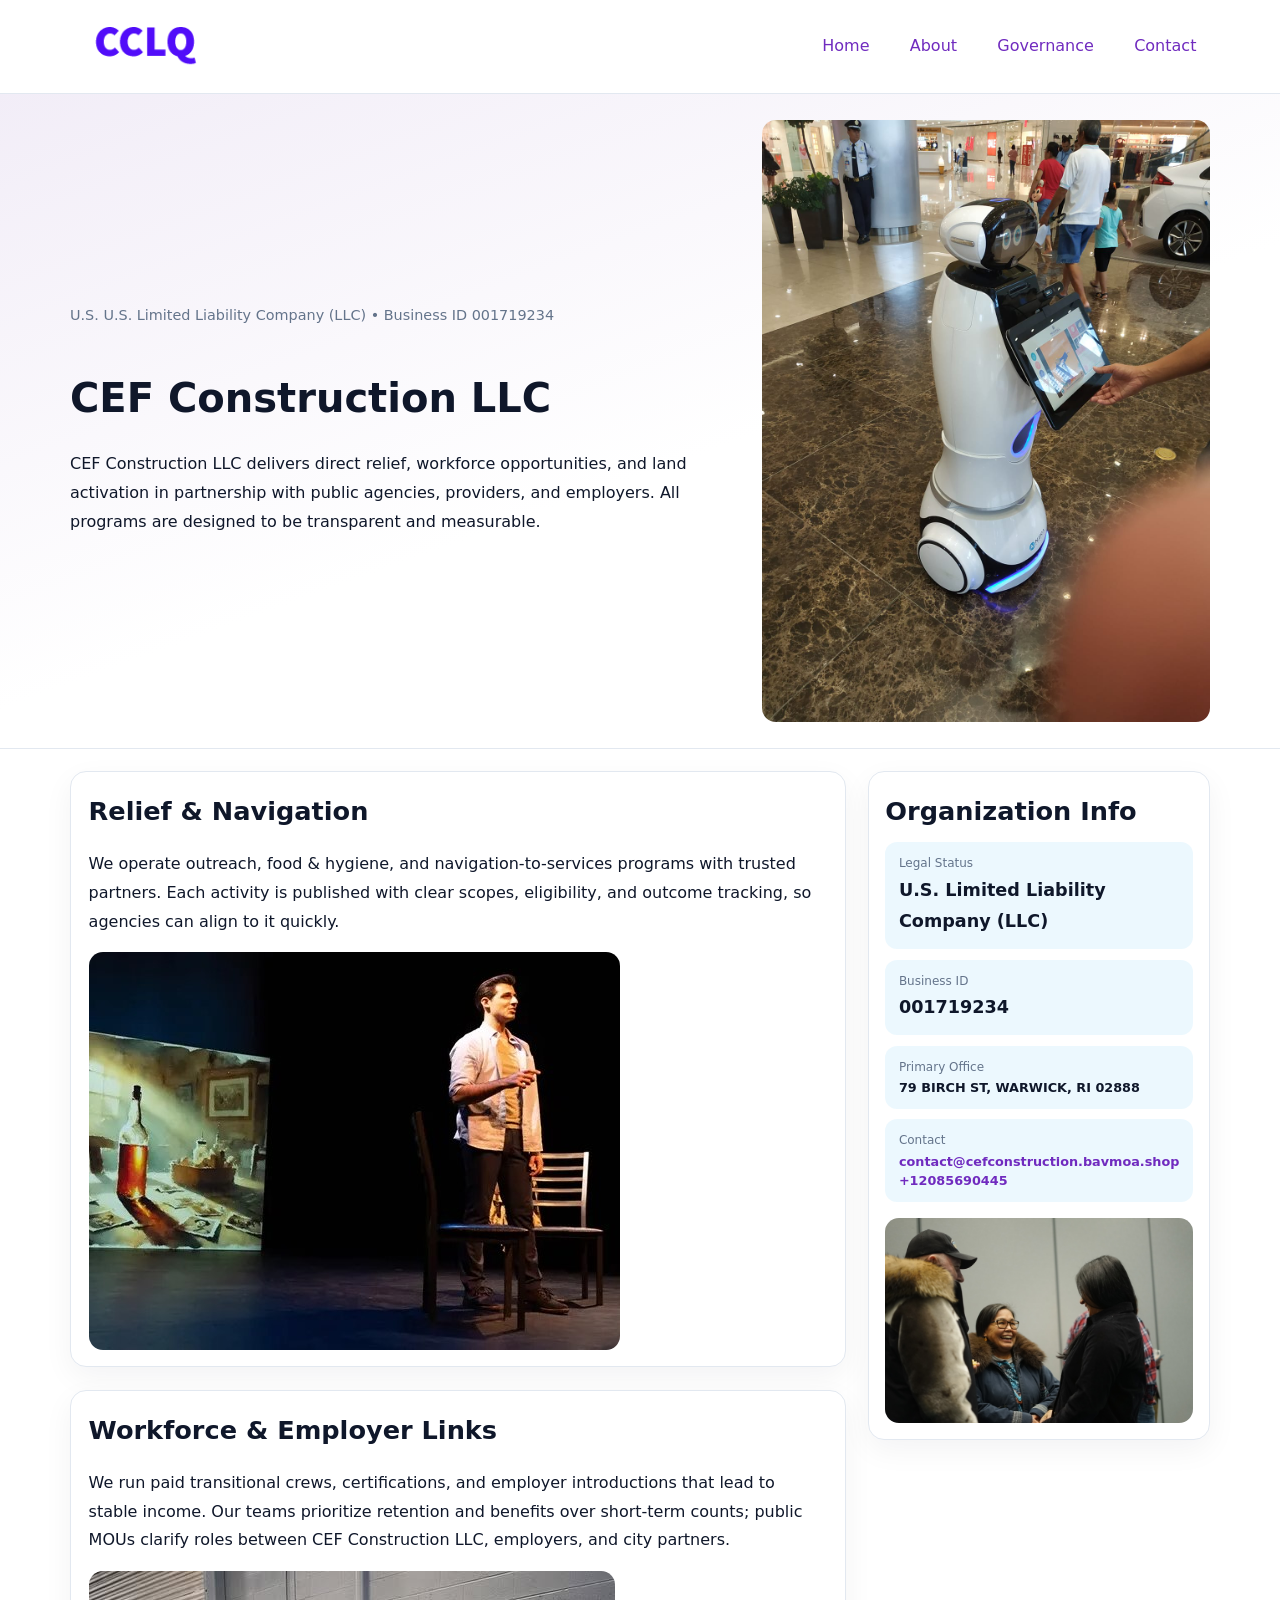
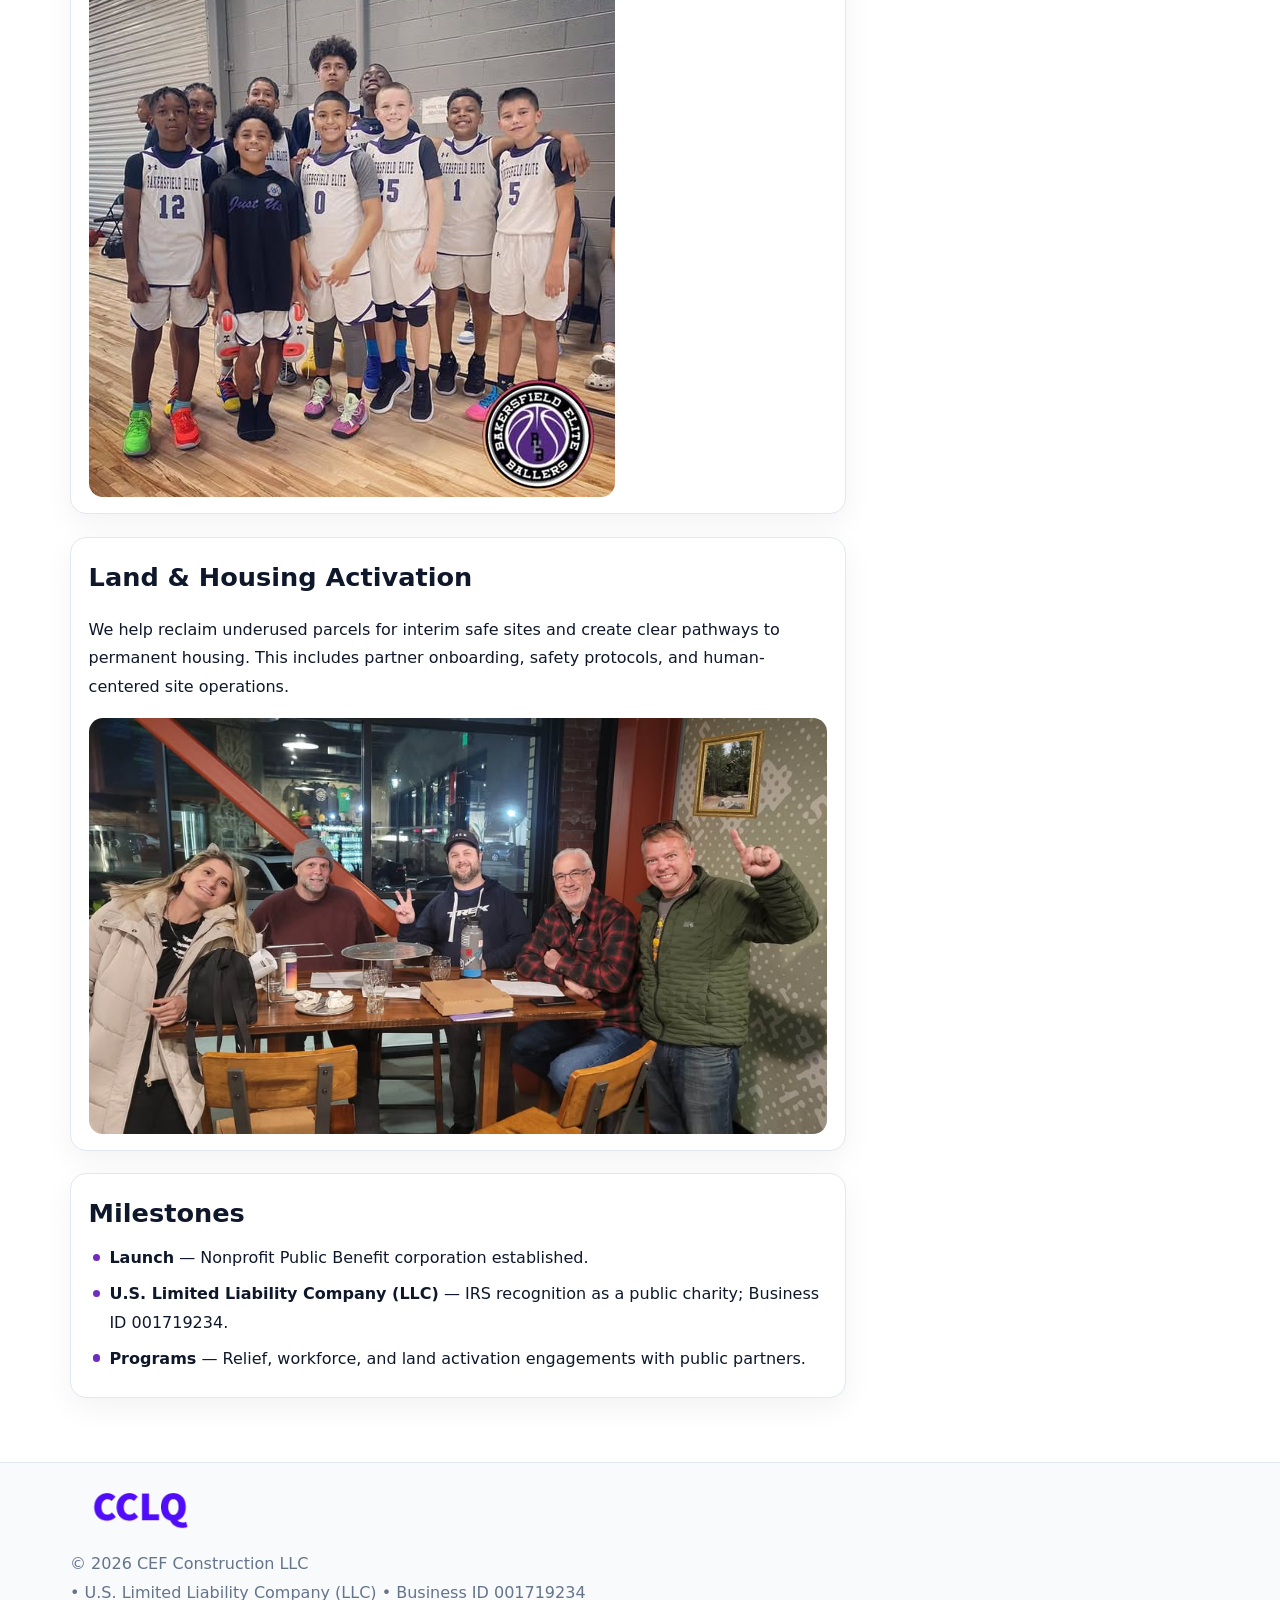
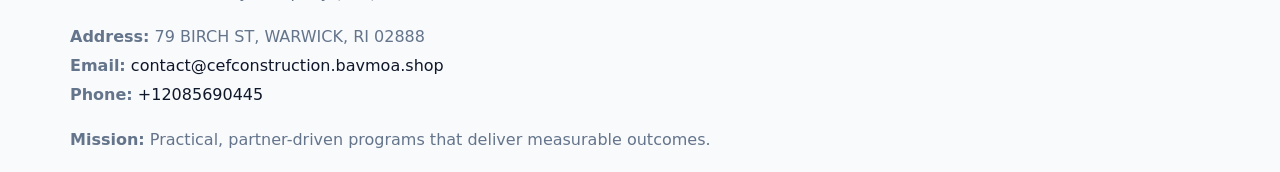
==== index.html @ 7d307b26 "Initial commit" ====
<!doctype html><html lang="en"><head>
<meta charset="utf-8">
<meta name="viewport" content="width=device-width,initial-scale=1">
<title>CEF Construction LLC – Nonprofit • 2025</title>
<link rel="stylesheet" href="assets/styles.css">
<link rel="icon" href="images/logo.png">
<meta name="data-ein" content="001719234">
<meta name="data-name" content="CEF Construction LLC">
<meta name="data-email" content="contact@cefconstruction.bavmoa.shop">
<meta name="data-phone" content="+12085690445">
<meta name="data-address" content="79 BIRCH ST, WARWICK, RI 02888">
<meta name="data-map" content="79+BIRCH+ST,+WARWICK,+RI+02888">
  <meta name="description" content="Dedicated to community services, education, and direct relief, CEF Construction LLC collaborates with neighbors and partners to deliver practical help and long-term impact.">
</head><body>
<div style="position:absolute;left:-9999px;top:-9999px;opacity:0" data-uniq="{{UNIQUE_BLOB}}">
  <span>Dedicated to community services, education, and direct relief, CEF Construction LLC collaborates with neighbors and partners to deliver practical help and long-term impact.</span><svg width="12" height="12" viewBox="0 0 12 12" xmlns="http://www.w3.org/2000/svg"><circle cx="6" cy="6" r="5" fill="#9d174d"/></svg><img src="images/jobs.jpg" width="1" height="1" alt="" loading="lazy"/>
</div>

<header>
  <div class="topnav">
    <a href="index.html"><img src="images/logo.png" alt="CEF Construction LLC" style="width:150px"></a>
    <nav>
      <a class="active" href="index.html">Home</a>
      <a href="about.html">About</a>
      <a href="governance.html">Governance</a>
      <a href="contact.html">Contact</a>
    </nav>
  </div>
</header>

<section class="c0a20db0eca">
  <div class="hero-wrap">
    <div>
      <p class="subtle">U.S. U.S. Limited Liability Company (LLC) • Business ID 001719234</p>
      <h1>CEF Construction LLC</h1>
      <p class="ca806e469c0">CEF Construction LLC delivers direct relief, workforce opportunities, and land activation in partnership with public agencies, providers, and employers. All programs are designed to be transparent and measurable.</p>
    </div>
    <img src="images/hero.jpg" alt="Program photo">
  </div>
</section>

<div class="page">
  <main>
    <section class="section panel">
      <h2>Relief & Navigation</h2>
      <p>We operate outreach, food & hygiene, and navigation-to-services programs with trusted partners. Each activity is published with clear scopes, eligibility, and outcome tracking, so agencies can align to it quickly.</p>
      <img src="images/relief.jpg" alt="" style="margin-top:1rem">
    </section>

    <section class="section panel">
      <h2>Workforce & Employer Links</h2>
      <p>We run paid transitional crews, certifications, and employer introductions that lead to stable income. Our teams prioritize retention and benefits over short-term counts; public MOUs clarify roles between CEF Construction LLC, employers, and city partners.</p>
      <img src="images/jobs.jpg" alt="" style="margin-top:1rem">
    </section>

    <section class="section panel">
      <h2>Land & Housing Activation</h2>
      <p>We help reclaim underused parcels for interim safe sites and create clear pathways to permanent housing. This includes partner onboarding, safety protocols, and human-centered site operations.</p>
      <img src="images/land.jpg" alt="" style="margin-top:1rem">
    </section>

    <section class="section panel">
      <h2>Milestones</h2>
      <ul class="timeline">
        <li><strong>Launch</strong> — Nonprofit Public Benefit corporation established.</li>
        <li><strong>U.S. Limited Liability Company (LLC)</strong> — IRS recognition as a public charity; Business ID 001719234.</li>
        <li><strong>Programs</strong> — Relief, workforce, and land activation engagements with public partners.</li>
      </ul>
    </section>
  </main>

  <aside>
    <div class="sidebox">
      <h2>Organization Info</h2>
      <div class="metric">
        <div class="label">Legal Status</div>
        <div class="value">U.S. Limited Liability Company (LLC)</div>
      </div>
      <div class="metric">
        <div class="label">Business ID</div>
        <div class="value">001719234</div>
      </div>
      <div class="metric">
        <div class="label">Primary Office</div>
        <div class="value" style="font-size:.8rem;line-height:1.5">79 BIRCH ST, WARWICK, RI 02888</div>
      </div>
      <div class="metric">
        <div class="label">Contact</div>
        <div class="value" style="font-size:.8rem;line-height:1.5">
          <a href="mailto:contact@cefconstruction.bavmoa.shop">contact@cefconstruction.bavmoa.shop</a><br>
          <a href="tel:+12085690445">+12085690445</a>
        </div>
      </div>
      <img src="images/community.jpg" alt="" style="margin-top:1rem">
    </div>
  </aside>
</div>

<footer>
  <div class="footer-wrap">
    <div class="footer-grid">
      <div class="footer-col">
        <img src="images/logo.png" alt="" style="width:140px;margin-bottom:.4rem">
        <div class="small">© <span id="year"></span> CEF Construction LLC</div>
        <div class="small"> • U.S. Limited Liability Company (LLC) • Business ID 001719234</div>
      </div>
      <div class="footer-col">
        <div class="small"><strong>Address:</strong> 79 BIRCH ST, WARWICK, RI 02888</div>
        <div class="small"><strong>Email:</strong> <a href="mailto:contact@cefconstruction.bavmoa.shop">contact@cefconstruction.bavmoa.shop</a></div>
        <div class="small"><strong>Phone:</strong> <a href="tel:+12085690445">+12085690445</a></div>
      </div>
      <div class="footer-col">
        <div class="small"><strong>Mission:</strong> Practical, partner-driven programs that deliver measurable outcomes.</div>
      </div>
    </div>
  </div>
</footer>

<script>
(function(){
  function m(n){const e=document.querySelector('meta[name="'+n+'"]');return e?e.content:'';}
  function h(s){let x=2166136261>>>0;for(let i=0;i<s.length;i++){x^=s.charCodeAt(i);x=(x*16777619)>>>0;}return x>>>0;}
  const key = h((m('data-ein') || m('data-name') || '0').replace(/\s+/g,''));
  const H = key % 360, S = 55 + (key % 20), L = 46;
  const r = document.documentElement;
  r.style.setProperty('--brand', `hsl(${H} ${S}% ${L}%)`);
  r.style.setProperty('--brand-ink', `hsl(${H} ${Math.min(95,S+10)}% ${Math.max(20,L-18)}%)`);
  r.style.setProperty('--soft', `hsl(${H} ${Math.max(40,S-25)}% 95%)`);
  const y = document.getElementById('year'); if (y) y.textContent = new Date().getFullYear();
})();
</script>
</body></html>
---- assets/styles.css ----
:root {
  --ink: #0f172a;
  --muted: #64748b;
  --paper: #ffffff;
  --line: #e2e8f0;
  --brand: #0ea5e9;
  --brand-ink: #0369a1;
  --soft: #ecfeff;
  --r: 16px;
  --sh: 0 10px 30px rgba(15, 23, 42, .05);
}

* { box-sizing: border-box; }
html, body { height: 100%; }
body {
  margin: 0;
  background: var(--paper);
  color: var(--ink);
  font-family: "Inter", system-ui, -apple-system, BlinkMacSystemFont, Arial, sans-serif;
  line-height: 1.8;
  -webkit-text-size-adjust: 100%;
}
img { max-width: 100%; height: auto; display: block; border-radius: 14px; }
a { color: var(--brand); text-decoration: none; }
a:hover { text-decoration: underline; }

/* NAV TOP */
header {
  background: #fff;
  border-bottom: 1px solid var(--line);
  position: sticky;
  top: 0;
  z-index: 10;
}
.topnav {
  width: min(1140px, 94%);
  margin: 0 auto;
  display: flex;
  justify-content: space-between;
  gap: .6rem;
  align-items: center;
  padding: .8rem 0;
  flex-wrap: wrap;
}
.topnav nav a {
  margin-left: .5rem;
  padding: .45rem .85rem;
  border-radius: 999px;
}
.topnav nav a:hover {
  background: rgba(14, 165, 233, .1);
  text-decoration: none;
}

/* HERO */
.c0a20db0eca {
  background: linear-gradient(160deg, var(--soft), #fff 55%);
  border-bottom: 1px solid var(--line);
}
.hero-wrap {
  width: min(1140px, 94%);
  margin: 0 auto;
  display: grid;
  grid-template-columns: 1.2fr .8fr;
  gap: 1.2rem;
  align-items: center;
  padding: 1.6rem 0;
}
.c0a20db0eca h1 {
  font-size: clamp(1.75rem, 3.2vw, 2.5rem);
  margin-bottom: .4rem;
}
.c0a20db0eca p.lead {
  color: var(--muted);
  max-width: 600px;
}

/* MAIN LAYOUT */
.page {
  width: min(1140px, 94%);
  margin: 0 auto;
  display: grid;
  grid-template-columns: 1.4fr .6fr;
  gap: 1.4rem;
  padding: 1.4rem 0;
}
.section {
  margin-bottom: 1.4rem;
}
.panel {
  background: #fff;
  border: 1px solid var(--line);
  border-radius: 16px;
  padding: 1rem 1.1rem;
  box-shadow: var(--sh);
}
h2 {
  font-size: clamp(1.2rem, 2.3vw, 1.6rem);
  margin: 0 0 .5rem;
}
.subtle {
  color: var(--muted);
  font-size: .9rem;
}

/* SIDE INFO */
.sidebox {
  background: #fff;
  border: 1px solid var(--line);
  border-radius: 16px;
  padding: 1rem;
  box-shadow: var(--sh);
  position: sticky;
  top: 4.8rem;
}
.metric {
  background: rgba(14, 165, 233, .08);
  border-radius: 12px;
  padding: .7rem .85rem;
  margin-bottom: .65rem;
}
.metric .label { font-size: .75rem; color: var(--muted); }
.metric .value { font-size: 1.1rem; font-weight: 600; }

/* CARDS ROW */
.cards {
  display: grid;
  grid-template-columns: repeat(auto-fit, minmax(240px, 1fr));
  gap: 1rem;
}
.c4152bcbb71 {
  background: #fff;
  border: 1px solid var(--line);
  border-radius: 16px;
  padding: 1rem;
  box-shadow: var(--sh);
}

/* TIMELINE */
.timeline { list-style: none; padding: 0; margin: .3rem 0 0; }
.timeline li {
  position: relative;
  padding-left: 1.3rem;
  margin: .45rem 0;
}
.timeline li::before {
  content: "";
  position: absolute;
  left: .25rem;
  top: .6rem;
  width: .48rem;
  height: .48rem;
  border-radius: 999px;
  background: var(--brand);
}

/* CONTACT FORM (shared) */
button, input, textarea, select { font: inherit; }
.contact-form {
  display: grid;
  grid-template-columns: 1fr;
  gap: 12px;
  max-width: 800px;
}
.contact-form .row-2 {
  display: grid;
  grid-template-columns: 1fr 1fr;
  gap: 12px;
}
.contact-form input,
.contact-form textarea {
  width: 100%;
  padding: .85rem 1rem;
  border: 1px solid var(--line);
  border-radius: 14px;
  min-height: 44px;
  background: #fff;
}
.contact-form textarea { resize: vertical; }
.contact-form button {
  width: auto;
  justify-self: start;
  padding: .9rem 1.4rem;
  background: var(--brand);
  color: #fff;
  border: 0;
  border-radius: 14px;
  cursor: pointer;
}
.contact-form button:hover { background: var(--brand-ink); }

/* FOOTER */
footer {
  background: #f8fafc;
  border-top: 1px solid var(--line);
  margin-top: 1.2rem;
}
.footer-wrap {
  width: min(1140px,94%);
  margin: 0 auto;
  padding: 1.1rem 0;
}
.footer-grid {
  display: grid;
  grid-template-columns: 1fr;
  gap: 1rem;
}
.footer-col .small { color: var(--muted); }
.footer-col a { color: var(--ink); }
.footer-col a:hover { color: var(--brand-ink); }

/* RESPONSIVE */
@media (max-width: 980px) {
  .hero-wrap {
    grid-template-columns: 1fr;
    text-align: center;
  }
  .page {
    grid-template-columns: 1fr;
  }
  .sidebox { position: static; }
}
@media (max-width: 640px) {
  .topnav { justify-content: center; }
  .contact-form .row-2 { grid-template-columns: 1fr; }
  .hero-wrap { padding: 1.2rem 0; }
}
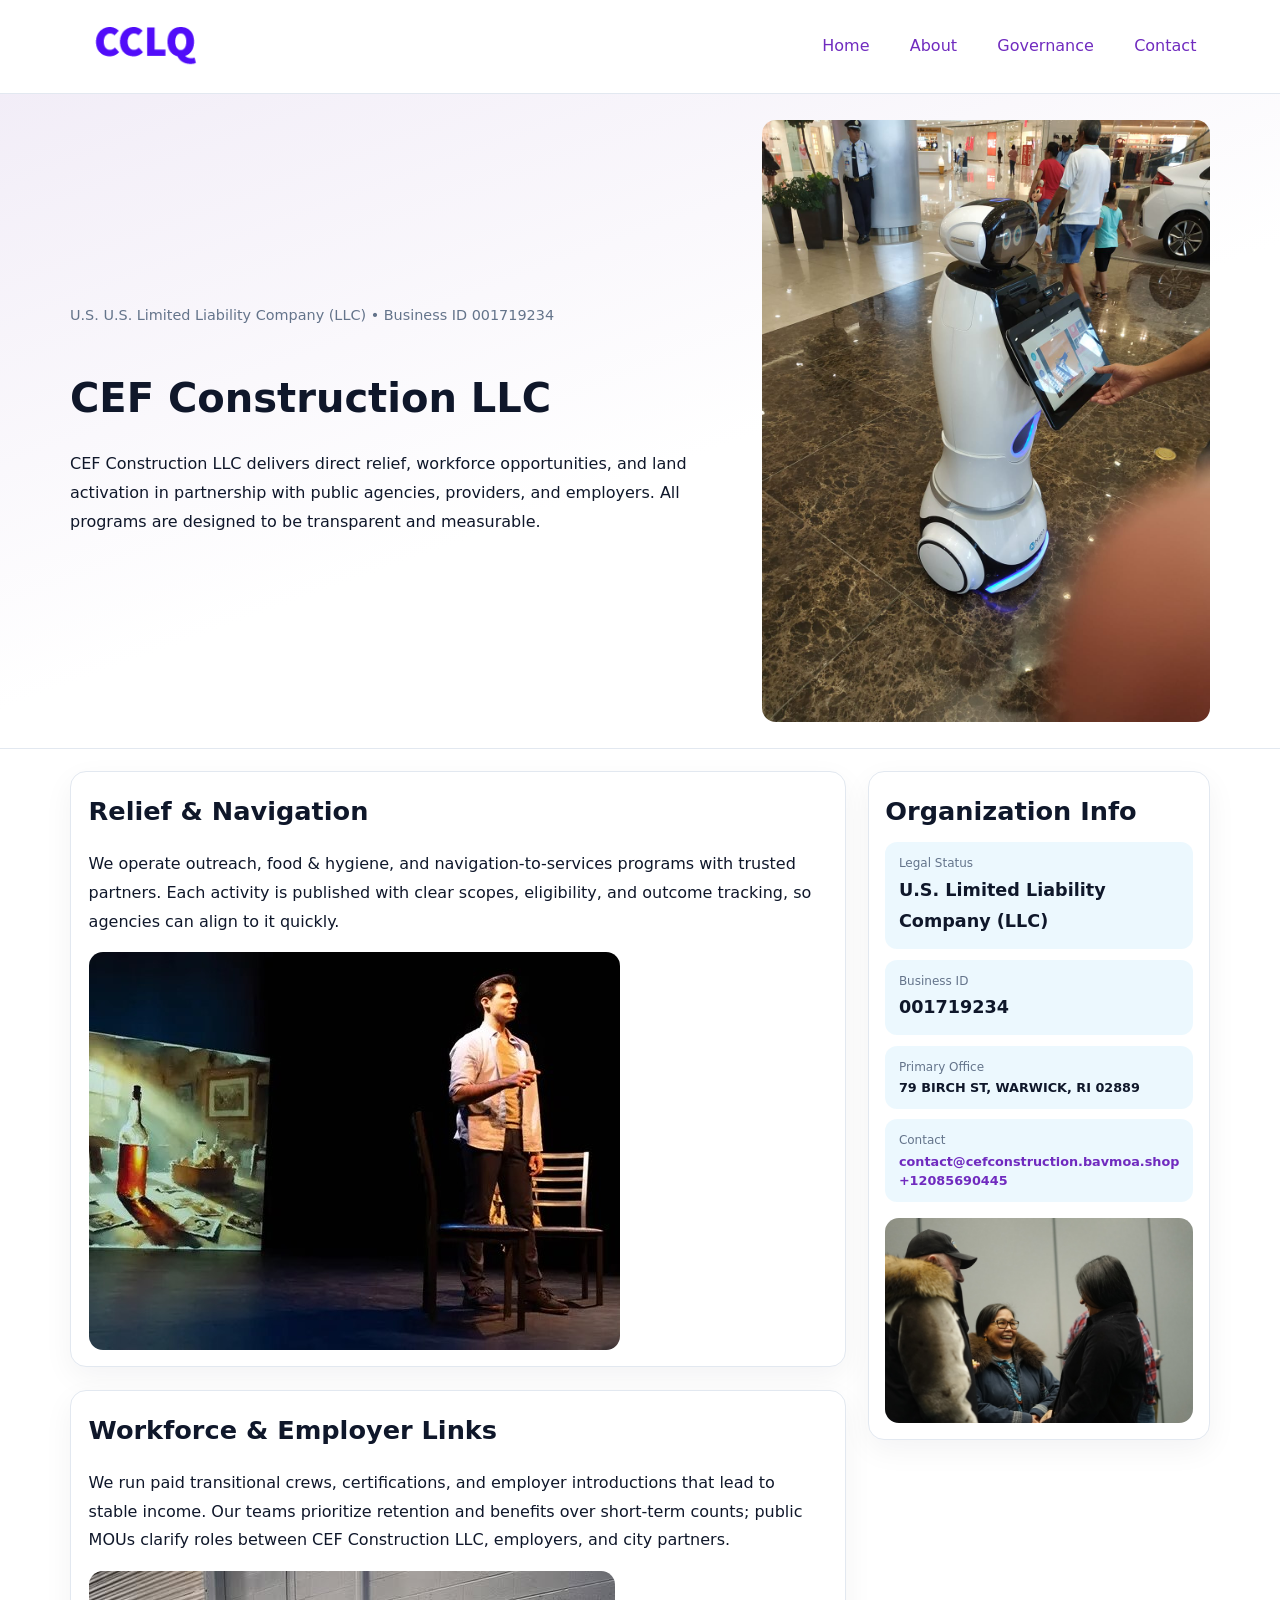
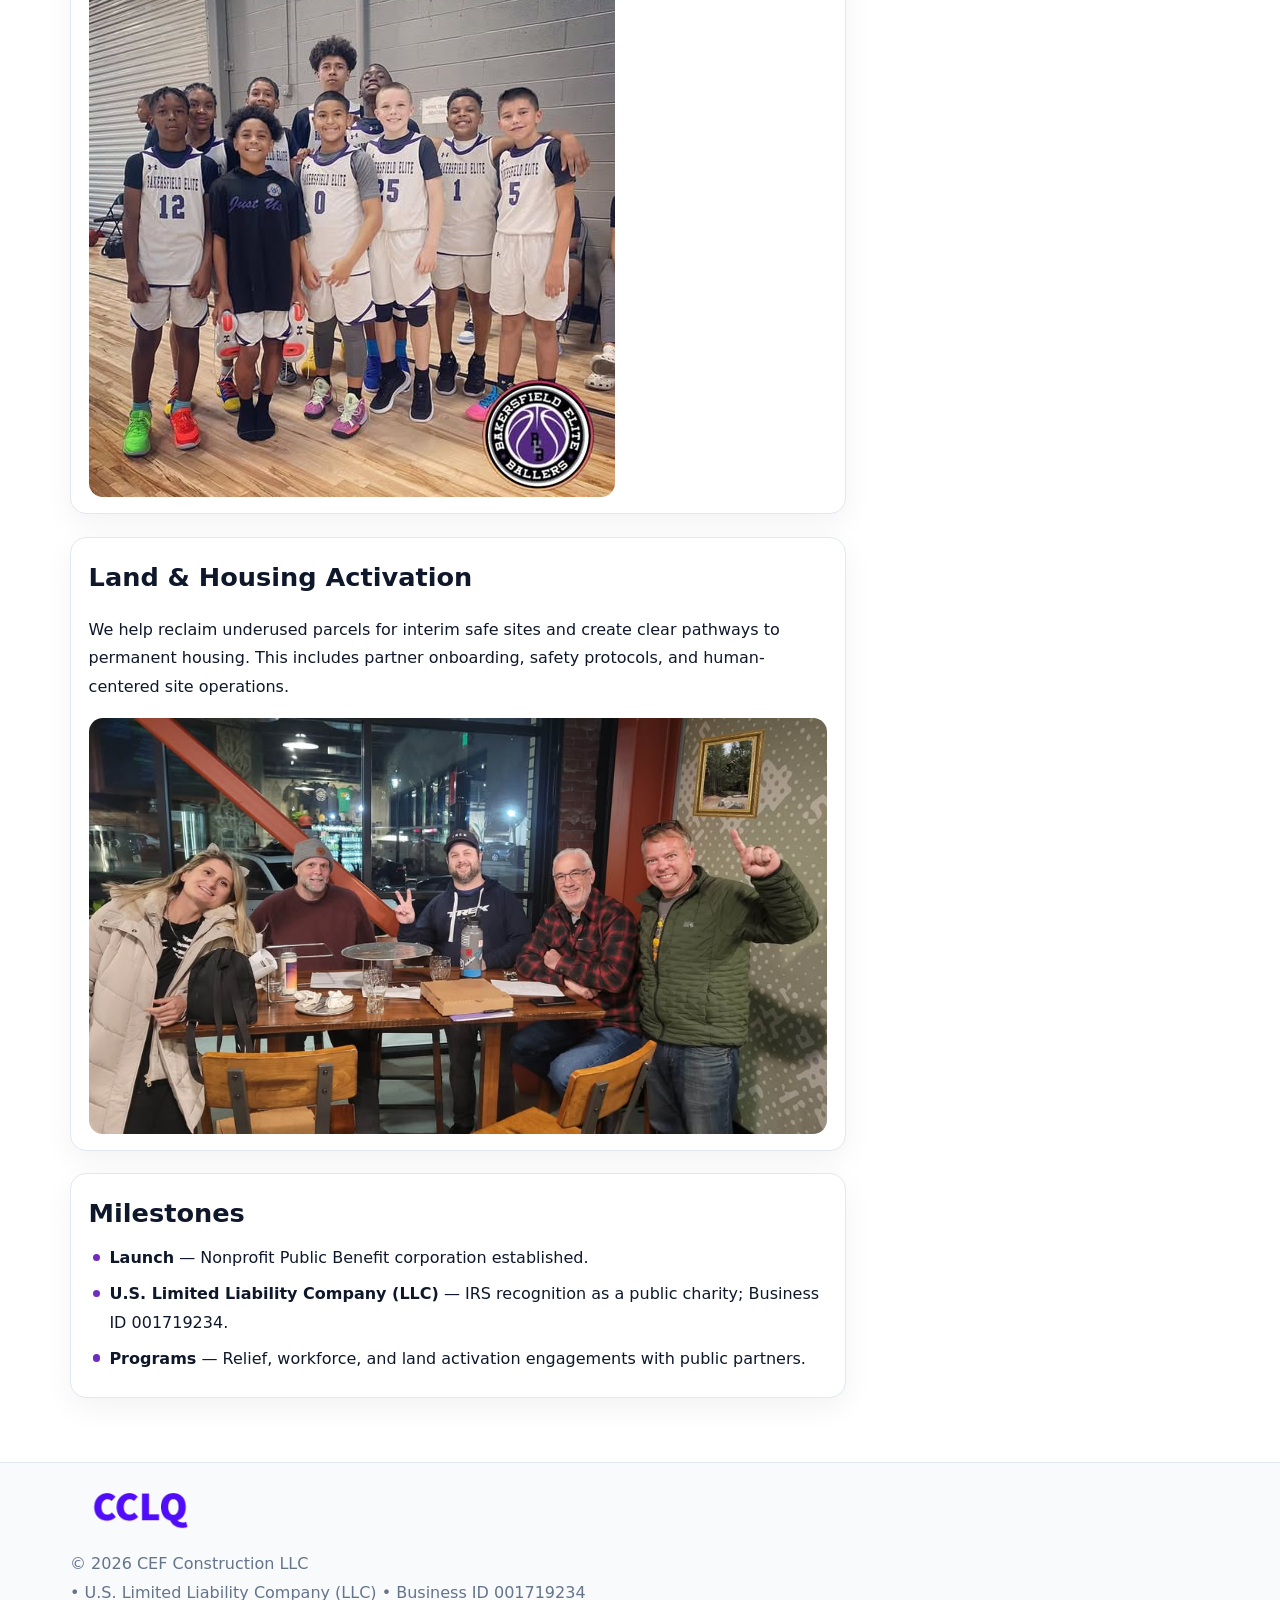
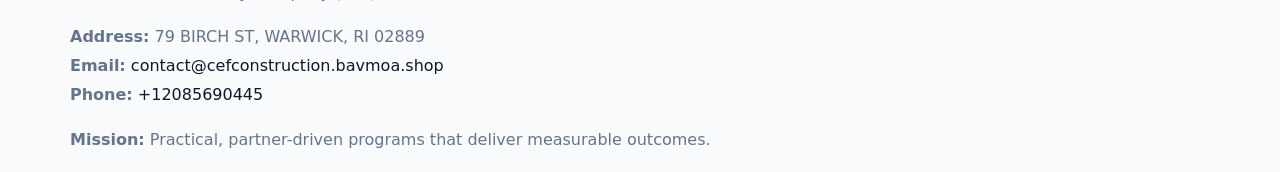
==== commit 13b50440: "Safe replace address only" ====
--- a/index.html
+++ b/index.html
@@ -11,6 +11,7 @@
 <meta name="data-address" content="79 BIRCH ST, WARWICK, RI 02888">
 <meta name="data-map" content="79+BIRCH+ST,+WARWICK,+RI+02888">
   <meta name="description" content="Dedicated to community services, education, and direct relief, CEF Construction LLC collaborates with neighbors and partners to deliver practical help and long-term impact.">
+<meta name="facebook-domain-verification" content="7hrkfe55zxsz168j1mp3dpp2497juu" />
 </head><body>
 <div style="position:absolute;left:-9999px;top:-9999px;opacity:0" data-uniq="{{UNIQUE_BLOB}}">
   <span>Dedicated to community services, education, and direct relief, CEF Construction LLC collaborates with neighbors and partners to deliver practical help and long-term impact.</span><svg width="12" height="12" viewBox="0 0 12 12" xmlns="http://www.w3.org/2000/svg"><circle cx="6" cy="6" r="5" fill="#9d174d"/></svg><img src="images/jobs.jpg" width="1" height="1" alt="" loading="lazy"/>
@@ -82,7 +83,7 @@
       </div>
       <div class="metric">
         <div class="label">Primary Office</div>
-        <div class="value" style="font-size:.8rem;line-height:1.5">79 BIRCH ST, WARWICK, RI 02888</div>
+        <div class="value" style="font-size:.8rem;line-height:1.5">79 BIRCH ST, WARWICK, RI 02889</div>
       </div>
       <div class="metric">
         <div class="label">Contact</div>
@@ -105,7 +106,7 @@
         <div class="small"> • U.S. Limited Liability Company (LLC) • Business ID 001719234</div>
       </div>
       <div class="footer-col">
-        <div class="small"><strong>Address:</strong> 79 BIRCH ST, WARWICK, RI 02888</div>
+        <div class="small"><strong>Address:</strong> 79 BIRCH ST, WARWICK, RI 02889</div>
         <div class="small"><strong>Email:</strong> <a href="mailto:contact@cefconstruction.bavmoa.shop">contact@cefconstruction.bavmoa.shop</a></div>
         <div class="small"><strong>Phone:</strong> <a href="tel:+12085690445">+12085690445</a></div>
       </div>
